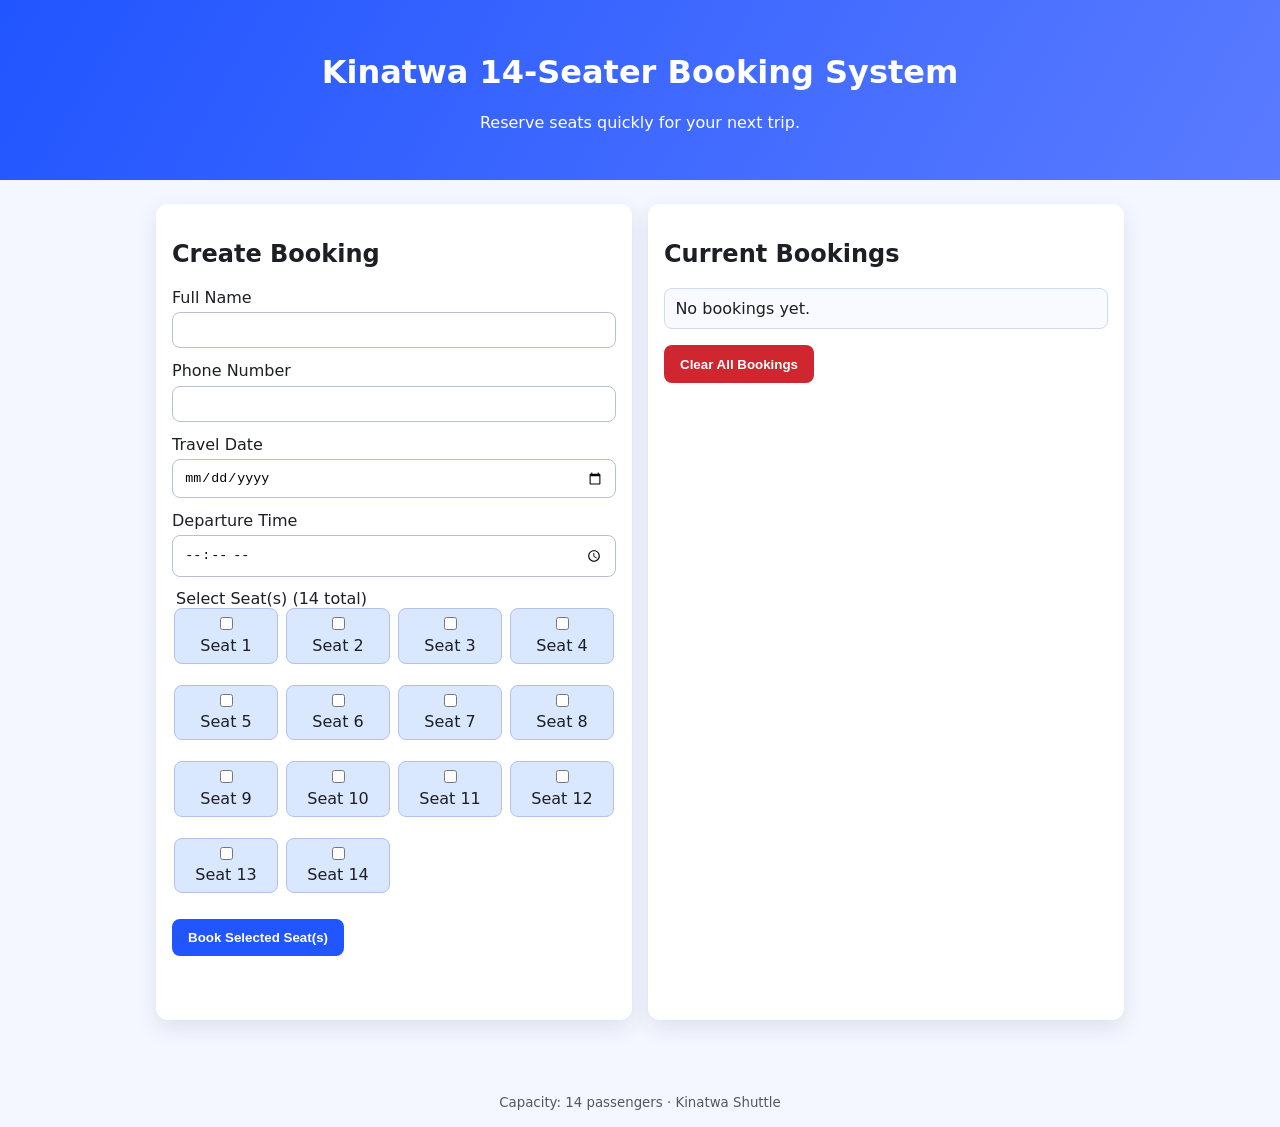
==== index.html @ deecfe5d "Add repository push instructions to README" ====
<!DOCTYPE html>
<html lang="en">
<head>
  <meta charset="UTF-8" />
  <meta name="viewport" content="width=device-width, initial-scale=1.0" />
  <title>Kinatwa 14-Seater Booking System</title>
  <link rel="stylesheet" href="styles.css" />
</head>
<body>
  <header class="hero">
    <h1>Kinatwa 14-Seater Booking System</h1>
    <p>Reserve seats quickly for your next trip.</p>
  </header>

  <main class="container">
    <section class="card">
      <h2>Create Booking</h2>
      <form id="booking-form">
        <label>
          Full Name
          <input type="text" id="fullName" required />
        </label>

        <label>
          Phone Number
          <input type="tel" id="phone" required pattern="[0-9+\-\s]{7,}" />
        </label>

        <label>
          Travel Date
          <input type="date" id="travelDate" required />
        </label>

        <label>
          Departure Time
          <input type="time" id="departureTime" required />
        </label>

        <fieldset>
          <legend>Select Seat(s) (14 total)</legend>
          <div id="seat-grid" class="seat-grid"></div>
        </fieldset>

        <button type="submit">Book Selected Seat(s)</button>
      </form>
      <p id="form-message" class="message" role="status" aria-live="polite"></p>
    </section>

    <section class="card">
      <h2>Current Bookings</h2>
      <ul id="booking-list" class="booking-list"></ul>
      <button id="clear-bookings" class="danger" type="button">Clear All Bookings</button>
    </section>
  </main>

  <footer>
    <small>Capacity: 14 passengers · Kinatwa Shuttle</small>
  </footer>

  <script src="script.js"></script>
</body>
</html>
---- styles.css ----
:root {
  color-scheme: light;
  --bg: #f4f7ff;
  --card: #ffffff;
  --text: #1e1f24;
  --accent: #2155ff;
  --accent-soft: #dce5ff;
  --danger: #cf2630;
  --seat-open: #d9e8ff;
  --seat-selected: #2155ff;
  --seat-booked: #7f8aa3;
}

* {
  box-sizing: border-box;
}

body {
  margin: 0;
  font-family: Inter, system-ui, -apple-system, Segoe UI, Roboto, sans-serif;
  background: var(--bg);
  color: var(--text);
}

.hero {
  padding: 2rem 1rem;
  text-align: center;
  background: linear-gradient(120deg, #2155ff, #5a7bff);
  color: #fff;
}

.container {
  max-width: 1000px;
  margin: 1.5rem auto;
  padding: 0 1rem 2rem;
  display: grid;
  gap: 1rem;
  grid-template-columns: repeat(auto-fit, minmax(300px, 1fr));
}

.card {
  background: var(--card);
  border-radius: 12px;
  padding: 1rem;
  box-shadow: 0 8px 22px rgba(32, 44, 78, 0.1);
}

label,
fieldset {
  display: block;
  margin-bottom: 0.8rem;
  border: none;
  padding: 0;
}

input {
  display: block;
  width: 100%;
  margin-top: 0.35rem;
  border: 1px solid #b8c0d6;
  border-radius: 8px;
  padding: 0.6rem 0.7rem;
}

button {
  border: none;
  border-radius: 8px;
  padding: 0.7rem 1rem;
  background: var(--accent);
  color: white;
  cursor: pointer;
  font-weight: 600;
}

button:hover {
  opacity: 0.92;
}

.danger {
  background: var(--danger);
}

.seat-grid {
  display: grid;
  grid-template-columns: repeat(4, minmax(55px, 1fr));
  gap: 0.5rem;
}

.seat {
  border: 1px solid #b4c1e9;
  border-radius: 8px;
  text-align: center;
  padding: 0.5rem;
  background: var(--seat-open);
}

.seat input {
  width: auto;
  margin: 0 auto 0.35rem;
}

.seat.selected {
  background: var(--seat-selected);
  color: #fff;
}

.seat.booked {
  background: var(--seat-booked);
  color: #fff;
}

.booking-list {
  list-style: none;
  padding: 0;
  margin: 0 0 1rem;
  display: grid;
  gap: 0.6rem;
}

.booking-item {
  border: 1px solid #d2daf2;
  border-radius: 8px;
  padding: 0.65rem;
  background: #f8faff;
}

.message {
  min-height: 1.2rem;
  margin-top: 0.8rem;
  font-weight: 600;
}

.message.error {
  color: var(--danger);
}

.message.success {
  color: #0f7a2b;
}

footer {
  text-align: center;
  padding: 1rem;
  color: #556;
}
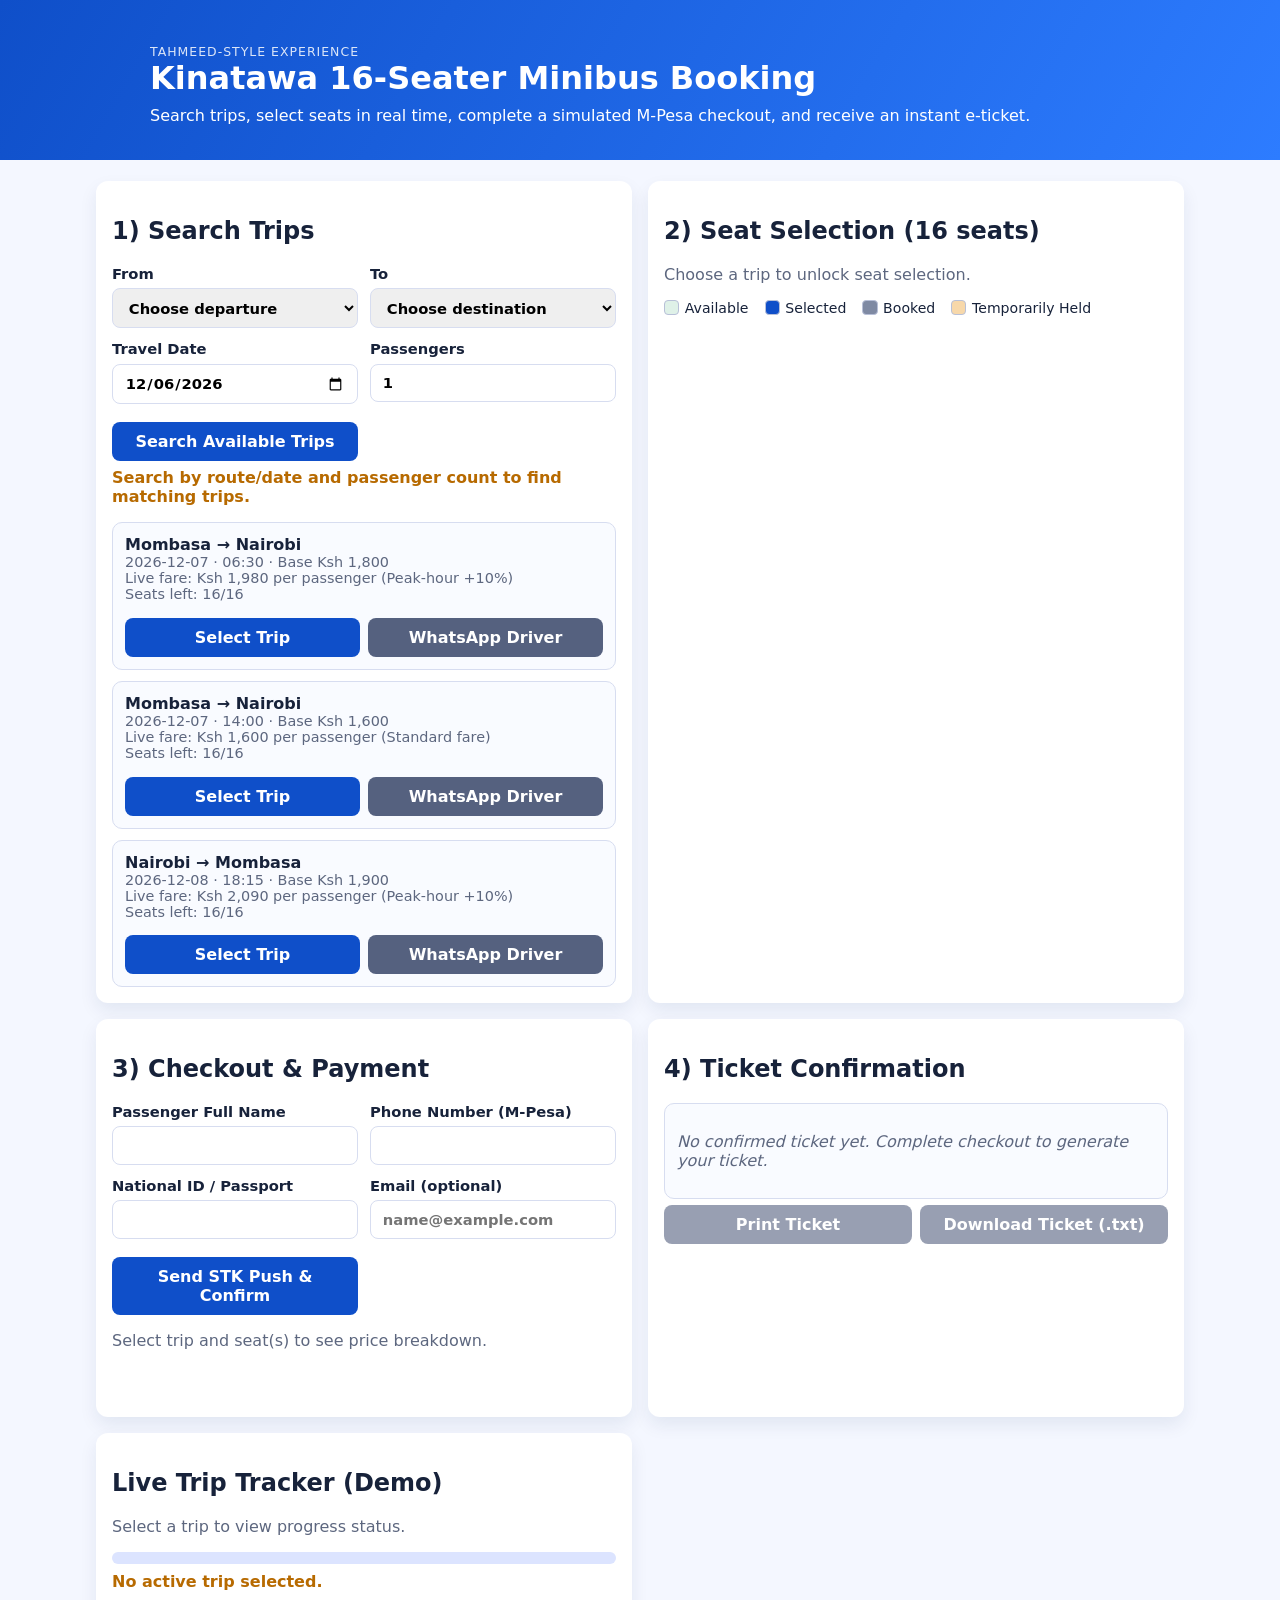
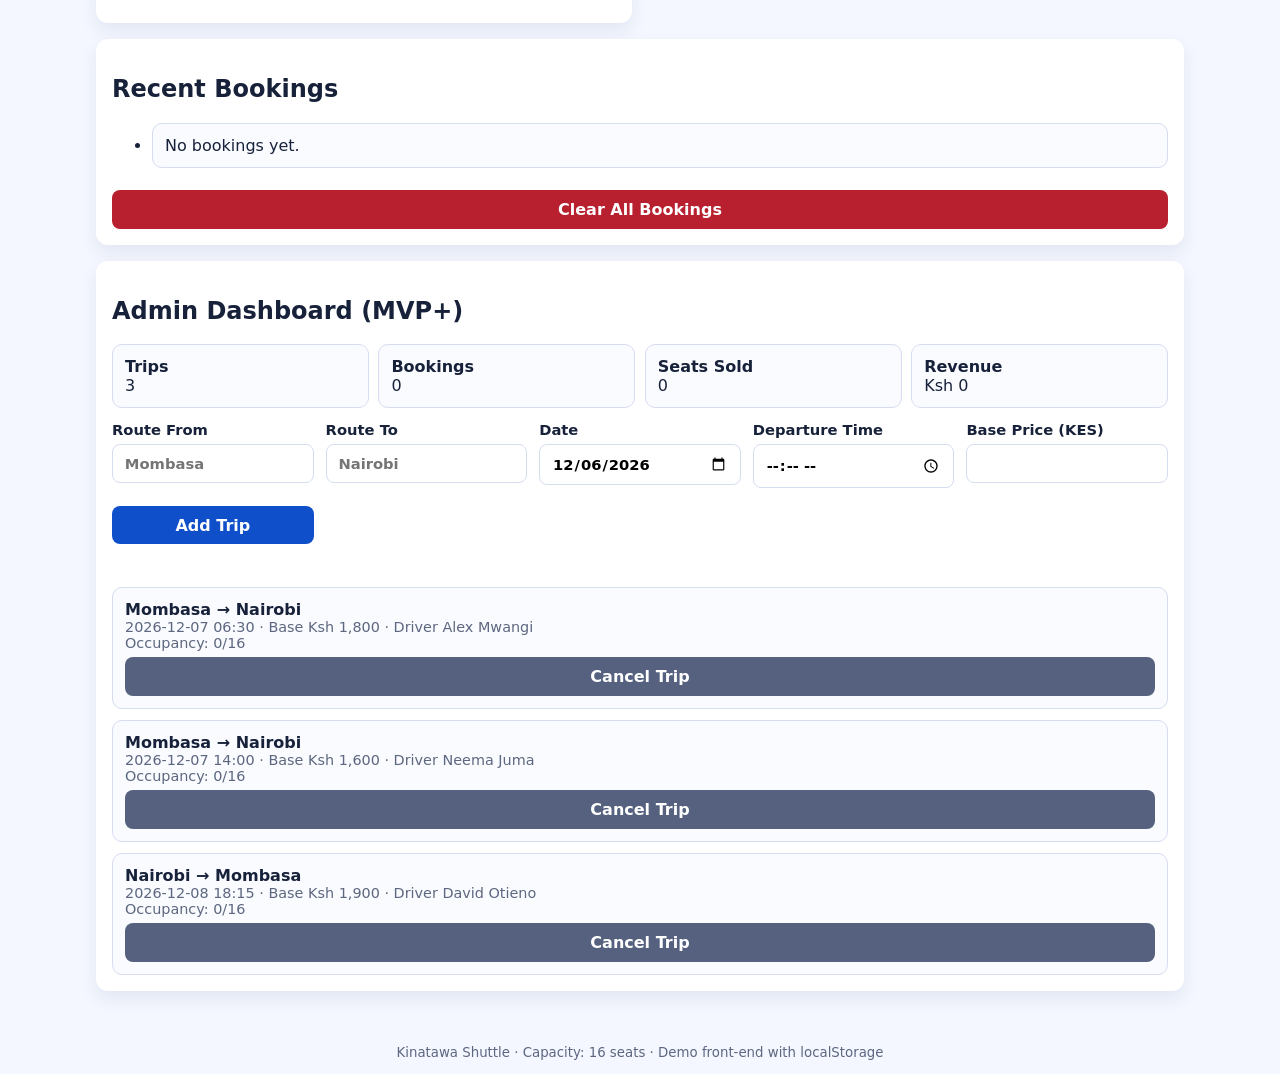
==== commit 6b71bb4a: "Advance Kinatawa booking app with dynamic pricing, multi-seat checkout, tracker and admin KPIs" ====
--- a/index.html
+++ b/index.html
@@ -3,58 +3,166 @@
 <head>
   <meta charset="UTF-8" />
   <meta name="viewport" content="width=device-width, initial-scale=1.0" />
-  <title>Kinatwa 14-Seater Booking System</title>
+  <title>Kinatawa 16-Seater Booking System</title>
   <link rel="stylesheet" href="styles.css" />
 </head>
 <body>
   <header class="hero">
-    <h1>Kinatwa 14-Seater Booking System</h1>
-    <p>Reserve seats quickly for your next trip.</p>
+    <div class="hero__inner">
+      <p class="eyebrow">Tahmeed-style experience</p>
+      <h1>Kinatawa 16-Seater Minibus Booking</h1>
+      <p>Search trips, select seats in real time, complete a simulated M-Pesa checkout, and receive an instant e-ticket.</p>
+    </div>
   </header>
 
   <main class="container">
-    <section class="card">
-      <h2>Create Booking</h2>
-      <form id="booking-form">
+    <section class="panel" id="search-panel">
+      <h2>1) Search Trips</h2>
+      <form id="search-form" class="form-grid">
         <label>
-          Full Name
-          <input type="text" id="fullName" required />
+          From
+          <select id="route-from" required>
+            <option value="">Choose departure</option>
+            <option>Mombasa</option>
+            <option>Nairobi</option>
+            <option>Voi</option>
+            <option>Mariakani</option>
+          </select>
         </label>
 
         <label>
-          Phone Number
-          <input type="tel" id="phone" required pattern="[0-9+\-\s]{7,}" />
+          To
+          <select id="route-to" required>
+            <option value="">Choose destination</option>
+            <option>Nairobi</option>
+            <option>Mombasa</option>
+            <option>Voi</option>
+            <option>Mariakani</option>
+          </select>
         </label>
 
         <label>
           Travel Date
-          <input type="date" id="travelDate" required />
+          <input type="date" id="travel-date" required />
         </label>
 
         <label>
-          Departure Time
-          <input type="time" id="departureTime" required />
+          Passengers
+          <input type="number" id="passenger-count" min="1" max="4" value="1" required />
         </label>
 
-        <fieldset>
-          <legend>Select Seat(s) (14 total)</legend>
-          <div id="seat-grid" class="seat-grid"></div>
-        </fieldset>
+        <button type="submit">Search Available Trips</button>
+      </form>
 
-        <button type="submit">Book Selected Seat(s)</button>
-      </form>
-      <p id="form-message" class="message" role="status" aria-live="polite"></p>
+      <p class="message" id="search-message" aria-live="polite"></p>
+      <div id="trip-results" class="trip-results"></div>
     </section>
 
-    <section class="card">
-      <h2>Current Bookings</h2>
+    <section class="panel" id="seat-panel">
+      <h2>2) Seat Selection (16 seats)</h2>
+      <p class="muted" id="selected-trip-text">Choose a trip to unlock seat selection.</p>
+
+      <div class="seat-legend">
+        <span><i class="swatch swatch--open"></i> Available</span>
+        <span><i class="swatch swatch--selected"></i> Selected</span>
+        <span><i class="swatch swatch--booked"></i> Booked</span>
+        <span><i class="swatch swatch--held"></i> Temporarily Held</span>
+      </div>
+
+      <div id="seat-map" class="seat-map" aria-label="Seat map"></div>
+      <p class="message" id="seat-message" aria-live="polite"></p>
+    </section>
+
+    <section class="panel" id="checkout-panel">
+      <h2>3) Checkout & Payment</h2>
+      <form id="checkout-form" class="form-grid">
+        <label>
+          Passenger Full Name
+          <input type="text" id="passenger-name" required />
+        </label>
+
+        <label>
+          Phone Number (M-Pesa)
+          <input type="tel" id="passenger-phone" required pattern="[0-9+\-\s]{7,}" />
+        </label>
+
+        <label>
+          National ID / Passport
+          <input type="text" id="passenger-id" required />
+        </label>
+
+        <label>
+          Email (optional)
+          <input type="email" id="passenger-email" placeholder="name@example.com" />
+        </label>
+
+        <button type="submit" id="pay-button">Send STK Push & Confirm</button>
+      </form>
+
+      <div class="checkout-summary" id="checkout-summary"></div>
+      <p class="message" id="checkout-message" aria-live="polite"></p>
+    </section>
+
+    <section class="panel" id="ticket-panel">
+      <h2>4) Ticket Confirmation</h2>
+      <div id="ticket-card" class="ticket empty">
+        <p>No confirmed ticket yet. Complete checkout to generate your ticket.</p>
+      </div>
+      <div class="ticket-actions">
+        <button type="button" id="print-ticket" class="secondary" disabled>Print Ticket</button>
+        <button type="button" id="download-ticket" class="secondary" disabled>Download Ticket (.txt)</button>
+      </div>
+    </section>
+
+    <section class="panel" id="tracker-panel">
+      <h2>Live Trip Tracker (Demo)</h2>
+      <p class="muted" id="tracker-label">Select a trip to view progress status.</p>
+      <div class="progress-track">
+        <div id="tracker-progress" class="progress-fill"></div>
+      </div>
+      <p class="message" id="tracker-message" aria-live="polite"></p>
+    </section>
+
+    <section class="panel" id="bookings-panel">
+      <h2>Recent Bookings</h2>
       <ul id="booking-list" class="booking-list"></ul>
-      <button id="clear-bookings" class="danger" type="button">Clear All Bookings</button>
+      <button type="button" id="clear-bookings" class="danger">Clear All Bookings</button>
+    </section>
+
+    <section class="panel" id="admin-panel">
+      <h2>Admin Dashboard (MVP+)</h2>
+      <div class="admin-kpis" id="admin-kpis"></div>
+      <form id="admin-trip-form" class="form-grid">
+        <label>
+          Route From
+          <input type="text" id="admin-from" placeholder="Mombasa" required />
+        </label>
+        <label>
+          Route To
+          <input type="text" id="admin-to" placeholder="Nairobi" required />
+        </label>
+        <label>
+          Date
+          <input type="date" id="admin-date" required />
+        </label>
+        <label>
+          Departure Time
+          <input type="time" id="admin-time" required />
+        </label>
+        <label>
+          Base Price (KES)
+          <input type="number" id="admin-price" min="1" required />
+        </label>
+        <button type="submit">Add Trip</button>
+      </form>
+
+      <p class="message" id="admin-message" aria-live="polite"></p>
+      <div id="admin-trip-list" class="admin-trip-list"></div>
     </section>
   </main>
 
   <footer>
-    <small>Capacity: 14 passengers · Kinatwa Shuttle</small>
+    <small>Kinatawa Shuttle · Capacity: 16 seats · Demo front-end with localStorage</small>
   </footer>
 
   <script src="script.js"></script>
--- a/styles.css
+++ b/styles.css
@@ -1,145 +1,176 @@
 :root {
   color-scheme: light;
   --bg: #f4f7ff;
-  --card: #ffffff;
-  --text: #1e1f24;
-  --accent: #2155ff;
-  --accent-soft: #dce5ff;
-  --danger: #cf2630;
-  --seat-open: #d9e8ff;
-  --seat-selected: #2155ff;
-  --seat-booked: #7f8aa3;
+  --panel: #ffffff;
+  --text: #17223a;
+  --muted: #5d677f;
+  --brand: #0f4fc9;
+  --brand-dark: #0c3d9b;
+  --success: #0f7a2b;
+  --warning: #b76a00;
+  --danger: #b81f2f;
+  --open: #dff1e8;
+  --selected: #0f4fc9;
+  --booked: #7f8aa3;
+  --held: #f7d8aa;
+  --border: #d7ddf0;
 }
 
-* {
-  box-sizing: border-box;
-}
+* { box-sizing: border-box; }
 
 body {
   margin: 0;
   font-family: Inter, system-ui, -apple-system, Segoe UI, Roboto, sans-serif;
+  color: var(--text);
   background: var(--bg);
-  color: var(--text);
 }
 
 .hero {
-  padding: 2rem 1rem;
-  text-align: center;
-  background: linear-gradient(120deg, #2155ff, #5a7bff);
+  background: linear-gradient(120deg, #0f4fc9, #2d7cff);
   color: #fff;
+  padding: 2.2rem 1rem;
 }
 
+.hero__inner { max-width: 980px; margin: 0 auto; }
+.eyebrow { text-transform: uppercase; letter-spacing: 0.08em; font-size: 0.78rem; margin: 0 0 0.35rem; opacity: 0.85; }
+.hero h1 { margin: 0; }
+.hero p { margin: 0.55rem 0 0; }
+
 .container {
-  max-width: 1000px;
-  margin: 1.5rem auto;
-  padding: 0 1rem 2rem;
+  max-width: 1120px;
+  margin: 1.3rem auto 2.4rem;
+  padding: 0 1rem;
   display: grid;
   gap: 1rem;
-  grid-template-columns: repeat(auto-fit, minmax(300px, 1fr));
 }
 
-.card {
-  background: var(--card);
+.panel {
+  background: var(--panel);
   border-radius: 12px;
   padding: 1rem;
-  box-shadow: 0 8px 22px rgba(32, 44, 78, 0.1);
+  box-shadow: 0 8px 18px rgba(18, 38, 89, 0.08);
 }
 
-label,
-fieldset {
-  display: block;
-  margin-bottom: 0.8rem;
-  border: none;
-  padding: 0;
+.form-grid {
+  display: grid;
+  gap: 0.75rem;
+  grid-template-columns: repeat(auto-fit, minmax(170px, 1fr));
+  margin-top: 0.65rem;
 }
 
-input {
-  display: block;
+label { display: block; font-weight: 600; font-size: 0.92rem; }
+
+input, select, button {
   width: 100%;
-  margin-top: 0.35rem;
-  border: 1px solid #b8c0d6;
+  margin-top: 0.38rem;
   border-radius: 8px;
-  padding: 0.6rem 0.7rem;
+  border: 1px solid var(--border);
+  padding: 0.62rem 0.74rem;
+  font: inherit;
 }
 
 button {
+  cursor: pointer;
   border: none;
-  border-radius: 8px;
-  padding: 0.7rem 1rem;
-  background: var(--accent);
+  background: var(--brand);
   color: white;
-  cursor: pointer;
-  font-weight: 600;
+  font-weight: 700;
 }
 
-button:hover {
-  opacity: 0.92;
+button:hover { background: var(--brand-dark); }
+button:disabled { opacity: 0.6; cursor: not-allowed; }
+.secondary { background: #55617f; }
+.secondary:hover { background: #48526c; }
+.danger { background: var(--danger); }
+.danger:hover { background: #9b1120; }
+
+.trip-results, .admin-trip-list, .booking-list {
+  margin-top: 0.85rem;
+  display: grid;
+  gap: 0.7rem;
 }
 
-.danger {
-  background: var(--danger);
+.trip-card, .admin-trip, .booking-item, .ticket, .kpi {
+  border: 1px solid var(--border);
+  border-radius: 10px;
+  padding: 0.75rem;
+  background: #f9fbff;
 }
 
-.seat-grid {
+.trip-actions { display: flex; gap: 0.5rem; margin-top: 0.6rem; }
+.trip-card__meta, .booking-meta { color: var(--muted); font-size: 0.9rem; }
+.muted { color: var(--muted); }
+
+.seat-legend {
+  display: flex;
+  flex-wrap: wrap;
+  gap: 0.55rem 1rem;
+  font-size: 0.88rem;
+  margin-bottom: 0.65rem;
+}
+.seat-legend span { display: inline-flex; align-items: center; gap: 0.35rem; }
+.swatch { width: 0.95rem; height: 0.95rem; border-radius: 4px; display: inline-block; border: 1px solid #b8c0d8; }
+.swatch--open { background: var(--open); }
+.swatch--selected { background: var(--selected); }
+.swatch--booked { background: var(--booked); }
+.swatch--held { background: var(--held); }
+
+.seat-map {
   display: grid;
-  grid-template-columns: repeat(4, minmax(55px, 1fr));
-  gap: 0.5rem;
+  grid-template-columns: repeat(5, minmax(44px, 58px));
+  gap: 0.45rem;
+  width: fit-content;
+  margin-bottom: 0.75rem;
+}
+.aisle { visibility: hidden; }
+
+.seat {
+  border: 1px solid #b2bed7;
+  border-radius: 8px;
+  background: var(--open);
+  font-weight: 700;
+  text-align: center;
+  width: 100%;
+  padding: 0.5rem 0;
+}
+.seat.selected { background: var(--selected); color: white; }
+.seat.booked { background: var(--booked); color: white; }
+.seat.held { background: var(--held); }
+
+.ticket.empty { color: var(--muted); font-style: italic; }
+.ticket-actions { display: flex; gap: 0.5rem; }
+
+.progress-track {
+  width: 100%;
+  height: 0.75rem;
+  border-radius: 999px;
+  background: #dce4ff;
+  overflow: hidden;
+  margin: 0.5rem 0;
 }
 
-.seat {
-  border: 1px solid #b4c1e9;
-  border-radius: 8px;
-  text-align: center;
-  padding: 0.5rem;
-  background: var(--seat-open);
+.progress-fill {
+  width: 0%;
+  height: 100%;
+  background: linear-gradient(90deg, #2d7cff, #0f4fc9);
+  transition: width 0.4s ease;
 }
 
-.seat input {
-  width: auto;
-  margin: 0 auto 0.35rem;
+.admin-kpis {
+  display: grid;
+  grid-template-columns: repeat(auto-fit, minmax(150px, 1fr));
+  gap: 0.6rem;
+  margin-bottom: 0.8rem;
 }
 
-.seat.selected {
-  background: var(--seat-selected);
-  color: #fff;
+.message { margin-top: 0.45rem; min-height: 1.2rem; font-weight: 600; }
+.message.success { color: var(--success); }
+.message.error { color: var(--danger); }
+.message.info { color: var(--warning); }
+
+footer { text-align: center; color: #5d6781; padding: 0.8rem; }
+
+@media (min-width: 920px) {
+  .container { grid-template-columns: repeat(2, minmax(0, 1fr)); }
+  #bookings-panel, #admin-panel { grid-column: 1 / -1; }
 }
-
-.seat.booked {
-  background: var(--seat-booked);
-  color: #fff;
-}
-
-.booking-list {
-  list-style: none;
-  padding: 0;
-  margin: 0 0 1rem;
-  display: grid;
-  gap: 0.6rem;
-}
-
-.booking-item {
-  border: 1px solid #d2daf2;
-  border-radius: 8px;
-  padding: 0.65rem;
-  background: #f8faff;
-}
-
-.message {
-  min-height: 1.2rem;
-  margin-top: 0.8rem;
-  font-weight: 600;
-}
-
-.message.error {
-  color: var(--danger);
-}
-
-.message.success {
-  color: #0f7a2b;
-}
-
-footer {
-  text-align: center;
-  padding: 1rem;
-  color: #556;
-}
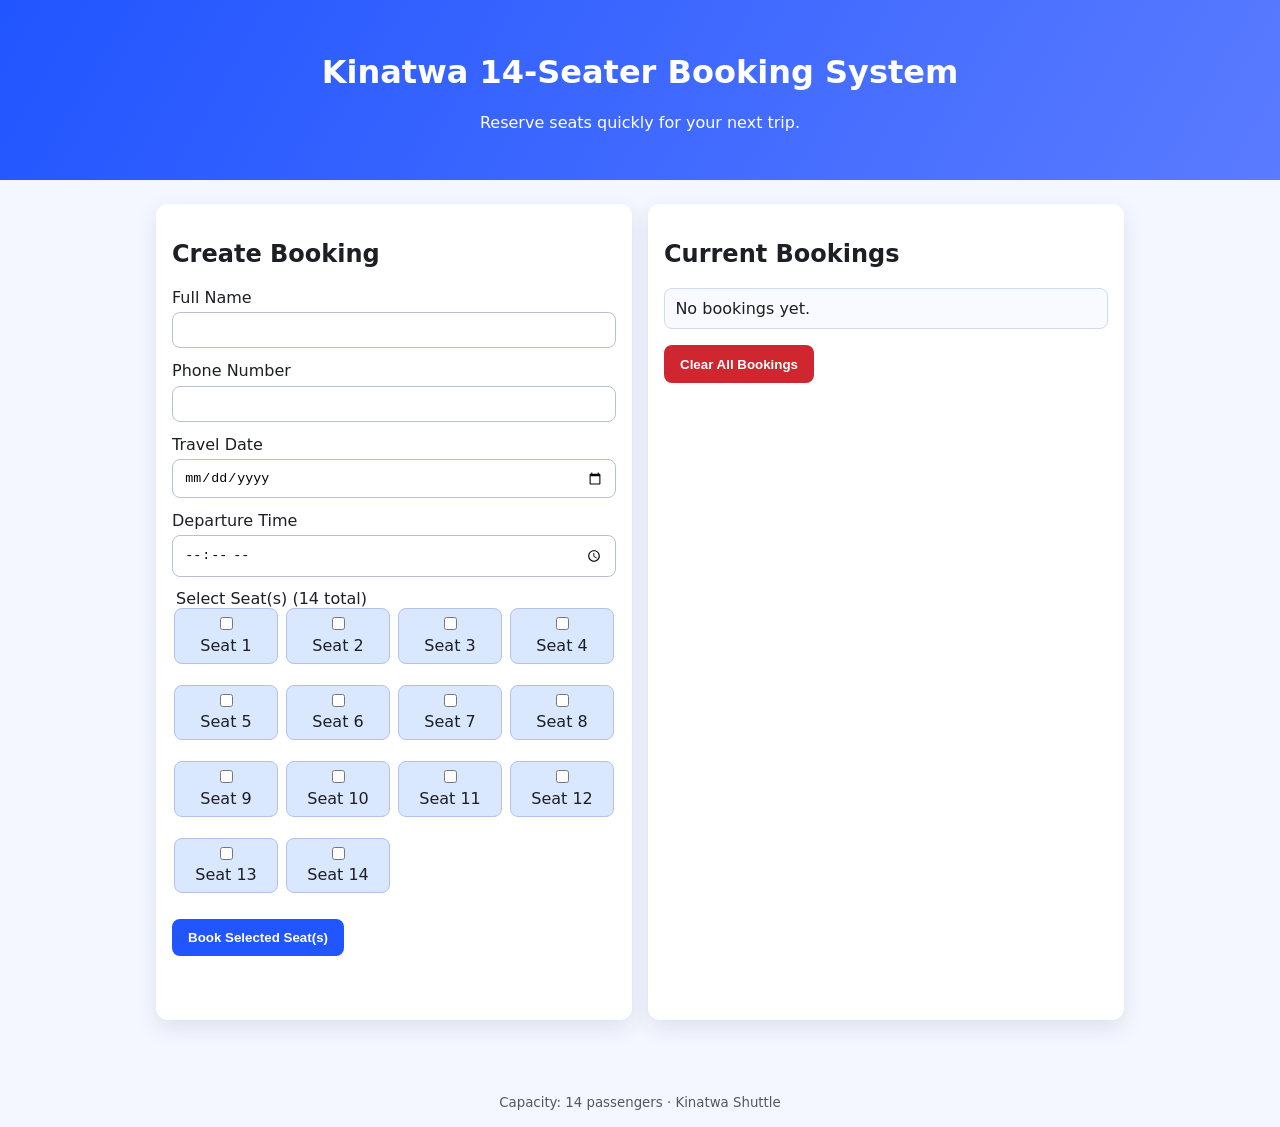
==== commit 7c61b30f: "Merge branch 'main' into codex/fix-empty-respiratory-issue" ====
--- a/index.html
+++ b/index.html
@@ -3,166 +3,58 @@
 <head>
   <meta charset="UTF-8" />
   <meta name="viewport" content="width=device-width, initial-scale=1.0" />
-  <title>Kinatawa 16-Seater Booking System</title>
+  <title>Kinatwa 14-Seater Booking System</title>
   <link rel="stylesheet" href="styles.css" />
 </head>
 <body>
   <header class="hero">
-    <div class="hero__inner">
-      <p class="eyebrow">Tahmeed-style experience</p>
-      <h1>Kinatawa 16-Seater Minibus Booking</h1>
-      <p>Search trips, select seats in real time, complete a simulated M-Pesa checkout, and receive an instant e-ticket.</p>
-    </div>
+    <h1>Kinatwa 14-Seater Booking System</h1>
+    <p>Reserve seats quickly for your next trip.</p>
   </header>
 
   <main class="container">
-    <section class="panel" id="search-panel">
-      <h2>1) Search Trips</h2>
-      <form id="search-form" class="form-grid">
+    <section class="card">
+      <h2>Create Booking</h2>
+      <form id="booking-form">
         <label>
-          From
-          <select id="route-from" required>
-            <option value="">Choose departure</option>
-            <option>Mombasa</option>
-            <option>Nairobi</option>
-            <option>Voi</option>
-            <option>Mariakani</option>
-          </select>
+          Full Name
+          <input type="text" id="fullName" required />
         </label>
 
         <label>
-          To
-          <select id="route-to" required>
-            <option value="">Choose destination</option>
-            <option>Nairobi</option>
-            <option>Mombasa</option>
-            <option>Voi</option>
-            <option>Mariakani</option>
-          </select>
+          Phone Number
+          <input type="tel" id="phone" required pattern="[0-9+\-\s]{7,}" />
         </label>
 
         <label>
           Travel Date
-          <input type="date" id="travel-date" required />
+          <input type="date" id="travelDate" required />
         </label>
 
         <label>
-          Passengers
-          <input type="number" id="passenger-count" min="1" max="4" value="1" required />
+          Departure Time
+          <input type="time" id="departureTime" required />
         </label>
 
-        <button type="submit">Search Available Trips</button>
+        <fieldset>
+          <legend>Select Seat(s) (14 total)</legend>
+          <div id="seat-grid" class="seat-grid"></div>
+        </fieldset>
+
+        <button type="submit">Book Selected Seat(s)</button>
       </form>
-
-      <p class="message" id="search-message" aria-live="polite"></p>
-      <div id="trip-results" class="trip-results"></div>
+      <p id="form-message" class="message" role="status" aria-live="polite"></p>
     </section>
 
-    <section class="panel" id="seat-panel">
-      <h2>2) Seat Selection (16 seats)</h2>
-      <p class="muted" id="selected-trip-text">Choose a trip to unlock seat selection.</p>
-
-      <div class="seat-legend">
-        <span><i class="swatch swatch--open"></i> Available</span>
-        <span><i class="swatch swatch--selected"></i> Selected</span>
-        <span><i class="swatch swatch--booked"></i> Booked</span>
-        <span><i class="swatch swatch--held"></i> Temporarily Held</span>
-      </div>
-
-      <div id="seat-map" class="seat-map" aria-label="Seat map"></div>
-      <p class="message" id="seat-message" aria-live="polite"></p>
-    </section>
-
-    <section class="panel" id="checkout-panel">
-      <h2>3) Checkout & Payment</h2>
-      <form id="checkout-form" class="form-grid">
-        <label>
-          Passenger Full Name
-          <input type="text" id="passenger-name" required />
-        </label>
-
-        <label>
-          Phone Number (M-Pesa)
-          <input type="tel" id="passenger-phone" required pattern="[0-9+\-\s]{7,}" />
-        </label>
-
-        <label>
-          National ID / Passport
-          <input type="text" id="passenger-id" required />
-        </label>
-
-        <label>
-          Email (optional)
-          <input type="email" id="passenger-email" placeholder="name@example.com" />
-        </label>
-
-        <button type="submit" id="pay-button">Send STK Push & Confirm</button>
-      </form>
-
-      <div class="checkout-summary" id="checkout-summary"></div>
-      <p class="message" id="checkout-message" aria-live="polite"></p>
-    </section>
-
-    <section class="panel" id="ticket-panel">
-      <h2>4) Ticket Confirmation</h2>
-      <div id="ticket-card" class="ticket empty">
-        <p>No confirmed ticket yet. Complete checkout to generate your ticket.</p>
-      </div>
-      <div class="ticket-actions">
-        <button type="button" id="print-ticket" class="secondary" disabled>Print Ticket</button>
-        <button type="button" id="download-ticket" class="secondary" disabled>Download Ticket (.txt)</button>
-      </div>
-    </section>
-
-    <section class="panel" id="tracker-panel">
-      <h2>Live Trip Tracker (Demo)</h2>
-      <p class="muted" id="tracker-label">Select a trip to view progress status.</p>
-      <div class="progress-track">
-        <div id="tracker-progress" class="progress-fill"></div>
-      </div>
-      <p class="message" id="tracker-message" aria-live="polite"></p>
-    </section>
-
-    <section class="panel" id="bookings-panel">
-      <h2>Recent Bookings</h2>
+    <section class="card">
+      <h2>Current Bookings</h2>
       <ul id="booking-list" class="booking-list"></ul>
-      <button type="button" id="clear-bookings" class="danger">Clear All Bookings</button>
-    </section>
-
-    <section class="panel" id="admin-panel">
-      <h2>Admin Dashboard (MVP+)</h2>
-      <div class="admin-kpis" id="admin-kpis"></div>
-      <form id="admin-trip-form" class="form-grid">
-        <label>
-          Route From
-          <input type="text" id="admin-from" placeholder="Mombasa" required />
-        </label>
-        <label>
-          Route To
-          <input type="text" id="admin-to" placeholder="Nairobi" required />
-        </label>
-        <label>
-          Date
-          <input type="date" id="admin-date" required />
-        </label>
-        <label>
-          Departure Time
-          <input type="time" id="admin-time" required />
-        </label>
-        <label>
-          Base Price (KES)
-          <input type="number" id="admin-price" min="1" required />
-        </label>
-        <button type="submit">Add Trip</button>
-      </form>
-
-      <p class="message" id="admin-message" aria-live="polite"></p>
-      <div id="admin-trip-list" class="admin-trip-list"></div>
+      <button id="clear-bookings" class="danger" type="button">Clear All Bookings</button>
     </section>
   </main>
 
   <footer>
-    <small>Kinatawa Shuttle · Capacity: 16 seats · Demo front-end with localStorage</small>
+    <small>Capacity: 14 passengers · Kinatwa Shuttle</small>
   </footer>
 
   <script src="script.js"></script>
--- a/styles.css
+++ b/styles.css
@@ -1,176 +1,145 @@
 :root {
   color-scheme: light;
   --bg: #f4f7ff;
-  --panel: #ffffff;
-  --text: #17223a;
-  --muted: #5d677f;
-  --brand: #0f4fc9;
-  --brand-dark: #0c3d9b;
-  --success: #0f7a2b;
-  --warning: #b76a00;
-  --danger: #b81f2f;
-  --open: #dff1e8;
-  --selected: #0f4fc9;
-  --booked: #7f8aa3;
-  --held: #f7d8aa;
-  --border: #d7ddf0;
+  --card: #ffffff;
+  --text: #1e1f24;
+  --accent: #2155ff;
+  --accent-soft: #dce5ff;
+  --danger: #cf2630;
+  --seat-open: #d9e8ff;
+  --seat-selected: #2155ff;
+  --seat-booked: #7f8aa3;
 }
 
-* { box-sizing: border-box; }
+* {
+  box-sizing: border-box;
+}
 
 body {
   margin: 0;
   font-family: Inter, system-ui, -apple-system, Segoe UI, Roboto, sans-serif;
+  background: var(--bg);
   color: var(--text);
-  background: var(--bg);
 }
 
 .hero {
-  background: linear-gradient(120deg, #0f4fc9, #2d7cff);
+  padding: 2rem 1rem;
+  text-align: center;
+  background: linear-gradient(120deg, #2155ff, #5a7bff);
   color: #fff;
-  padding: 2.2rem 1rem;
 }
 
-.hero__inner { max-width: 980px; margin: 0 auto; }
-.eyebrow { text-transform: uppercase; letter-spacing: 0.08em; font-size: 0.78rem; margin: 0 0 0.35rem; opacity: 0.85; }
-.hero h1 { margin: 0; }
-.hero p { margin: 0.55rem 0 0; }
-
 .container {
-  max-width: 1120px;
-  margin: 1.3rem auto 2.4rem;
-  padding: 0 1rem;
+  max-width: 1000px;
+  margin: 1.5rem auto;
+  padding: 0 1rem 2rem;
   display: grid;
   gap: 1rem;
+  grid-template-columns: repeat(auto-fit, minmax(300px, 1fr));
 }
 
-.panel {
-  background: var(--panel);
+.card {
+  background: var(--card);
   border-radius: 12px;
   padding: 1rem;
-  box-shadow: 0 8px 18px rgba(18, 38, 89, 0.08);
+  box-shadow: 0 8px 22px rgba(32, 44, 78, 0.1);
 }
 
-.form-grid {
-  display: grid;
-  gap: 0.75rem;
-  grid-template-columns: repeat(auto-fit, minmax(170px, 1fr));
-  margin-top: 0.65rem;
+label,
+fieldset {
+  display: block;
+  margin-bottom: 0.8rem;
+  border: none;
+  padding: 0;
 }
 
-label { display: block; font-weight: 600; font-size: 0.92rem; }
-
-input, select, button {
+input {
+  display: block;
   width: 100%;
-  margin-top: 0.38rem;
+  margin-top: 0.35rem;
+  border: 1px solid #b8c0d6;
   border-radius: 8px;
-  border: 1px solid var(--border);
-  padding: 0.62rem 0.74rem;
-  font: inherit;
+  padding: 0.6rem 0.7rem;
 }
 
 button {
+  border: none;
+  border-radius: 8px;
+  padding: 0.7rem 1rem;
+  background: var(--accent);
+  color: white;
   cursor: pointer;
-  border: none;
-  background: var(--brand);
-  color: white;
-  font-weight: 700;
+  font-weight: 600;
 }
 
-button:hover { background: var(--brand-dark); }
-button:disabled { opacity: 0.6; cursor: not-allowed; }
-.secondary { background: #55617f; }
-.secondary:hover { background: #48526c; }
-.danger { background: var(--danger); }
-.danger:hover { background: #9b1120; }
-
-.trip-results, .admin-trip-list, .booking-list {
-  margin-top: 0.85rem;
-  display: grid;
-  gap: 0.7rem;
+button:hover {
+  opacity: 0.92;
 }
 
-.trip-card, .admin-trip, .booking-item, .ticket, .kpi {
-  border: 1px solid var(--border);
-  border-radius: 10px;
-  padding: 0.75rem;
-  background: #f9fbff;
+.danger {
+  background: var(--danger);
 }
 
-.trip-actions { display: flex; gap: 0.5rem; margin-top: 0.6rem; }
-.trip-card__meta, .booking-meta { color: var(--muted); font-size: 0.9rem; }
-.muted { color: var(--muted); }
-
-.seat-legend {
-  display: flex;
-  flex-wrap: wrap;
-  gap: 0.55rem 1rem;
-  font-size: 0.88rem;
-  margin-bottom: 0.65rem;
+.seat-grid {
+  display: grid;
+  grid-template-columns: repeat(4, minmax(55px, 1fr));
+  gap: 0.5rem;
 }
-.seat-legend span { display: inline-flex; align-items: center; gap: 0.35rem; }
-.swatch { width: 0.95rem; height: 0.95rem; border-radius: 4px; display: inline-block; border: 1px solid #b8c0d8; }
-.swatch--open { background: var(--open); }
-.swatch--selected { background: var(--selected); }
-.swatch--booked { background: var(--booked); }
-.swatch--held { background: var(--held); }
-
-.seat-map {
-  display: grid;
-  grid-template-columns: repeat(5, minmax(44px, 58px));
-  gap: 0.45rem;
-  width: fit-content;
-  margin-bottom: 0.75rem;
-}
-.aisle { visibility: hidden; }
 
 .seat {
-  border: 1px solid #b2bed7;
+  border: 1px solid #b4c1e9;
   border-radius: 8px;
-  background: var(--open);
-  font-weight: 700;
   text-align: center;
-  width: 100%;
-  padding: 0.5rem 0;
-}
-.seat.selected { background: var(--selected); color: white; }
-.seat.booked { background: var(--booked); color: white; }
-.seat.held { background: var(--held); }
-
-.ticket.empty { color: var(--muted); font-style: italic; }
-.ticket-actions { display: flex; gap: 0.5rem; }
-
-.progress-track {
-  width: 100%;
-  height: 0.75rem;
-  border-radius: 999px;
-  background: #dce4ff;
-  overflow: hidden;
-  margin: 0.5rem 0;
+  padding: 0.5rem;
+  background: var(--seat-open);
 }
 
-.progress-fill {
-  width: 0%;
-  height: 100%;
-  background: linear-gradient(90deg, #2d7cff, #0f4fc9);
-  transition: width 0.4s ease;
+.seat input {
+  width: auto;
+  margin: 0 auto 0.35rem;
 }
 
-.admin-kpis {
-  display: grid;
-  grid-template-columns: repeat(auto-fit, minmax(150px, 1fr));
-  gap: 0.6rem;
-  margin-bottom: 0.8rem;
+.seat.selected {
+  background: var(--seat-selected);
+  color: #fff;
 }
 
-.message { margin-top: 0.45rem; min-height: 1.2rem; font-weight: 600; }
-.message.success { color: var(--success); }
-.message.error { color: var(--danger); }
-.message.info { color: var(--warning); }
+.seat.booked {
+  background: var(--seat-booked);
+  color: #fff;
+}
 
-footer { text-align: center; color: #5d6781; padding: 0.8rem; }
+.booking-list {
+  list-style: none;
+  padding: 0;
+  margin: 0 0 1rem;
+  display: grid;
+  gap: 0.6rem;
+}
 
-@media (min-width: 920px) {
-  .container { grid-template-columns: repeat(2, minmax(0, 1fr)); }
-  #bookings-panel, #admin-panel { grid-column: 1 / -1; }
+.booking-item {
+  border: 1px solid #d2daf2;
+  border-radius: 8px;
+  padding: 0.65rem;
+  background: #f8faff;
 }
+
+.message {
+  min-height: 1.2rem;
+  margin-top: 0.8rem;
+  font-weight: 600;
+}
+
+.message.error {
+  color: var(--danger);
+}
+
+.message.success {
+  color: #0f7a2b;
+}
+
+footer {
+  text-align: center;
+  padding: 1rem;
+  color: #556;
+}
